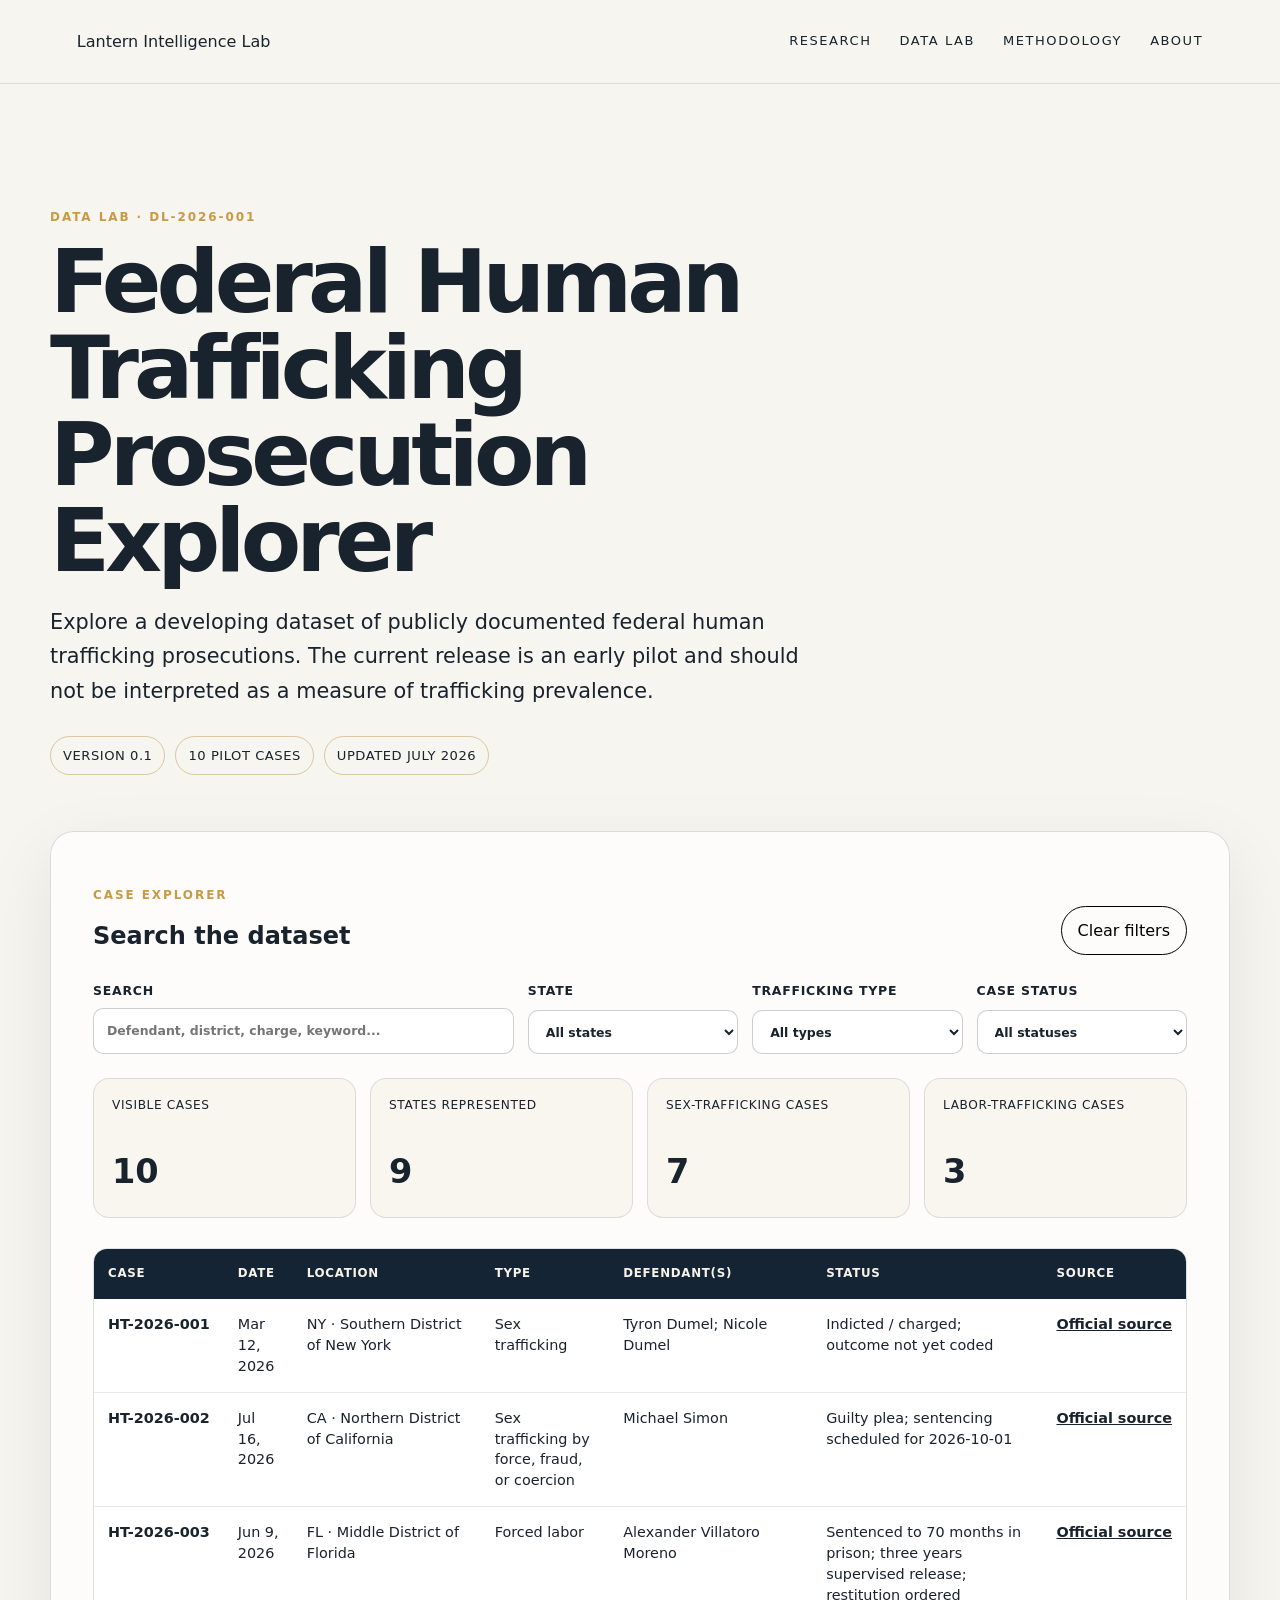
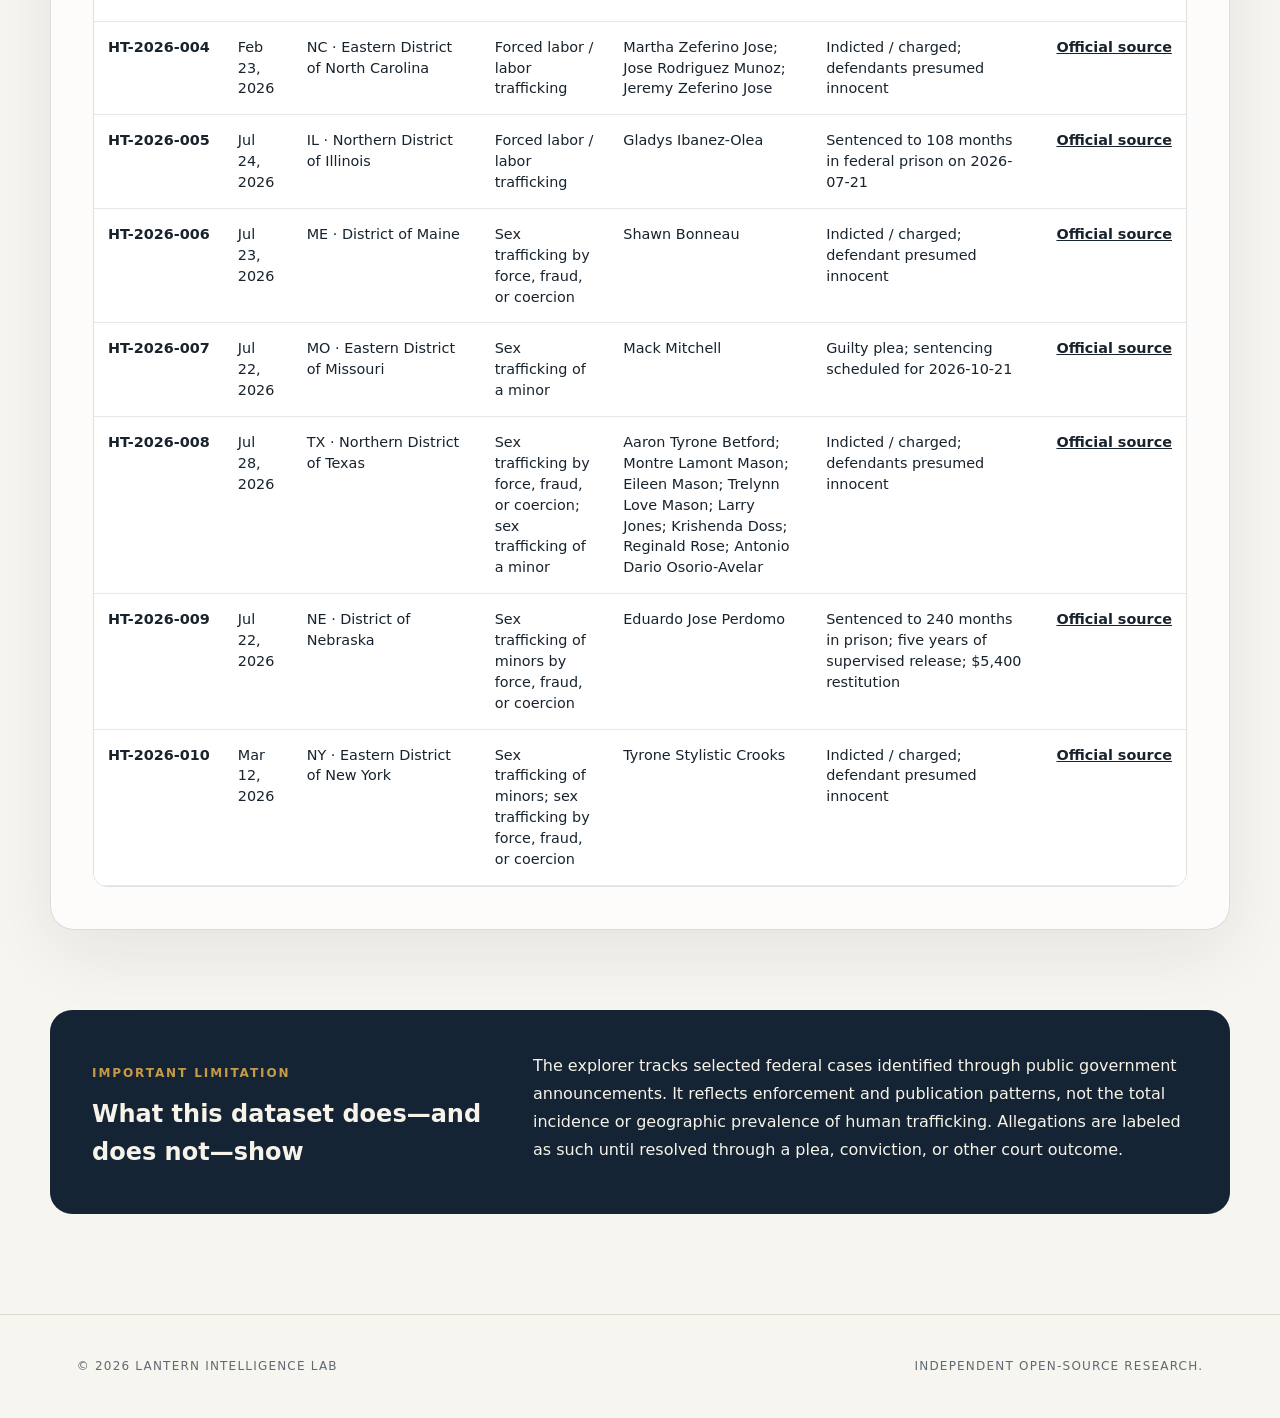
==== dashboard.html @ 6907f710 "Add prosecution explorer dashboard" ====
<!DOCTYPE html>
<html lang="en">
<head>
  <meta charset="UTF-8" />
  <meta name="viewport" content="width=device-width, initial-scale=1.0" />
  <meta name="description" content="Explore publicly documented federal human trafficking prosecutions collected by Lantern Intelligence Lab." />
  <title>Federal Human Trafficking Prosecution Explorer | Lantern Intelligence Lab</title>
  <link rel="stylesheet" href="styles.css" />
  <link rel="stylesheet" href="dashboard.css" />
</head>
<body>
  <header class="site-header">
    <a class="brand" href="index.html">Lantern Intelligence Lab</a>
    <nav aria-label="Primary navigation">
      <a href="index.html#research">Research</a>
      <a href="dashboard.html" aria-current="page">Data Lab</a>
      <a href="index.html#methods">Methodology</a>
      <a href="index.html#about">About</a>
    </nav>
  </header>

  <main>
    <section class="dashboard-hero">
      <p class="eyebrow">Data Lab · DL-2026-001</p>
      <h1>Federal Human Trafficking Prosecution Explorer</h1>
      <p class="dashboard-intro">Explore a developing dataset of publicly documented federal human trafficking prosecutions. The current release is an early pilot and should not be interpreted as a measure of trafficking prevalence.</p>
      <div class="release-meta">
        <span>Version 0.1</span>
        <span>10 pilot cases</span>
        <span>Updated July 2026</span>
      </div>
    </section>

    <section class="dashboard-shell" aria-labelledby="explorer-title">
      <div class="dashboard-heading">
        <div>
          <p class="eyebrow">Case explorer</p>
          <h2 id="explorer-title">Search the dataset</h2>
        </div>
        <button id="clear-filters" class="secondary-button" type="button">Clear filters</button>
      </div>

      <div class="filters" aria-label="Dataset filters">
        <label>Search<input id="search-filter" type="search" placeholder="Defendant, district, charge, keyword..." /></label>
        <label>State<select id="state-filter"><option value="">All states</option></select></label>
        <label>Trafficking type<select id="type-filter"><option value="">All types</option></select></label>
        <label>Case status<select id="status-filter"><option value="">All statuses</option></select></label>
      </div>

      <div class="summary-grid" aria-label="Dataset summary">
        <article class="metric-card"><span class="metric-label">Visible cases</span><strong id="visible-count">0</strong></article>
        <article class="metric-card"><span class="metric-label">States represented</span><strong id="state-count">0</strong></article>
        <article class="metric-card"><span class="metric-label">Sex-trafficking cases</span><strong id="sex-count">0</strong></article>
        <article class="metric-card"><span class="metric-label">Labor-trafficking cases</span><strong id="labor-count">0</strong></article>
      </div>

      <p id="loading-message" class="data-message">Loading dataset…</p>
      <p id="error-message" class="data-message error-message" hidden></p>

      <div class="table-wrapper">
        <table id="cases-table">
          <thead><tr><th>Case</th><th>Date</th><th>Location</th><th>Type</th><th>Defendant(s)</th><th>Status</th><th>Source</th></tr></thead>
          <tbody id="cases-body"></tbody>
        </table>
      </div>
      <p id="empty-message" class="data-message" hidden>No cases match the selected filters.</p>
    </section>

    <section class="methodology-note">
      <div><p class="eyebrow">Important limitation</p><h2>What this dataset does—and does not—show</h2></div>
      <p>The explorer tracks selected federal cases identified through public government announcements. It reflects enforcement and publication patterns, not the total incidence or geographic prevalence of human trafficking. Allegations are labeled as such until resolved through a plea, conviction, or other court outcome.</p>
    </section>
  </main>

  <footer><p>© 2026 Lantern Intelligence Lab</p><p>Independent open-source research.</p></footer>
  <script src="dashboard.js"></script>
</body>
</html>
---- styles.css ----
:root {
  --navy: #102335;
  --navy-2: #162f46;
  --ink: #18232d;
  --muted: #5f6a73;
  --gold: #c99a45;
  --gold-soft: #f1d69c;
  --paper: #f7f5ef;
  --white: #fffefa;
  --line: #ddd8cc;
}
* { box-sizing: border-box; }
html { scroll-behavior: smooth; }
body { margin: 0; background: var(--paper); color: var(--ink); font-family: Inter, system-ui, sans-serif; line-height: 1.6; }
a { color: inherit; }
.site-header { height: 84px; padding: 0 6vw; display: flex; align-items: center; justify-content: space-between; border-bottom: 1px solid rgba(16,35,53,.12); position: sticky; top: 0; z-index: 10; background: rgba(247,245,239,.92); backdrop-filter: blur(14px); }
.brand { text-decoration: none; display: flex; gap: 13px; align-items: center; }
.brand-text { display: flex; flex-direction: column; line-height: 1; }
.brand-text strong { font-family: "Libre Caslon Display", Georgia, serif; font-size: 24px; font-weight: 400; letter-spacing: .05em; text-transform: uppercase; }
.brand-text small { margin-top: 7px; text-transform: uppercase; letter-spacing: .22em; font-size: 9px; }
nav { display: flex; gap: 28px; }
nav a { text-decoration: none; font-size: 13px; text-transform: uppercase; letter-spacing: .12em; }
.mark { width: 30px; height: 36px; position: relative; display: inline-block; }
.mark-roof { position: absolute; top: 1px; left: 8px; border-left: 7px solid transparent; border-right: 7px solid transparent; border-bottom: 8px solid var(--navy); }
.mark-left, .mark-right { position: absolute; top: 12px; width: 9px; height: 19px; background: var(--navy); }
.mark-left { left: 3px; transform: skewY(10deg); }
.mark-right { right: 3px; transform: skewY(-10deg); }
.mark-light { position: absolute; left: 12px; top: 13px; width: 6px; height: 25px; background: linear-gradient(var(--gold-soft), var(--gold)); clip-path: polygon(50% 0, 100% 68%, 100% 100%, 0 100%, 0 68%); filter: drop-shadow(0 8px 8px rgba(201,154,69,.35)); }
.hero { min-height: 650px; padding: 120px 10vw 90px; position: relative; overflow: hidden; }
.hero h1, .section h2 { font-family: "Libre Caslon Display", Georgia, serif; font-weight: 400; line-height: 1.04; }
.hero h1 { max-width: 860px; margin: 18px 0 24px; font-size: clamp(54px, 8vw, 112px); letter-spacing: -.025em; }
.hero-copy { max-width: 760px; font-size: 19px; color: var(--muted); }
.eyebrow, .label { color: var(--gold); text-transform: uppercase; letter-spacing: .16em; font-size: 12px; font-weight: 600; }
.actions { display: flex; gap: 12px; margin-top: 38px; flex-wrap: wrap; }
.button { text-decoration: none; padding: 13px 18px; border: 1px solid var(--navy); font-size: 13px; font-weight: 600; }
.primary { background: var(--navy); color: white; }
.secondary { background: transparent; }
.beam { position: absolute; right: -10vw; bottom: -210px; width: 65vw; height: 560px; background: linear-gradient(130deg, transparent 17%, rgba(201,154,69,.10), transparent 72%); transform: rotate(-10deg); pointer-events: none; }
.principles { margin: 0 6vw; padding: 38px 4vw; border-top: 1px solid var(--line); border-bottom: 1px solid var(--line); display: grid; grid-template-columns: repeat(3,1fr); gap: 44px; }
.principles span { color: var(--gold); font-size: 12px; }
.principles h2 { font-family: "Libre Caslon Display", Georgia, serif; font-weight: 400; margin: 6px 0; }
.principles p { color: var(--muted); margin: 0; font-size: 14px; }
.section { padding: 110px 10vw; }
.section-heading { max-width: 720px; margin-bottom: 45px; }
.section h2 { font-size: clamp(42px, 5vw, 72px); margin: 12px 0 18px; }
.section-heading > p:last-child { color: var(--muted); font-size: 17px; }
.cards { display: grid; grid-template-columns: 1.35fr 1fr 1fr; gap: 18px; }
.card { min-height: 320px; padding: 30px; border: 1px solid var(--line); background: rgba(255,254,250,.54); display: flex; flex-direction: column; }
.card.featured { background: var(--white); }
.card h3 { font-family: "Libre Caslon Display", Georgia, serif; font-size: 30px; line-height: 1.15; font-weight: 400; margin: 22px 0 18px; }
.card p { color: var(--muted); }
.status { margin-top: auto; font-size: 12px; text-transform: uppercase; letter-spacing: .13em; border-top: 1px solid var(--line); padding-top: 18px; }
.dark { background: var(--navy); color: var(--white); }
.dark .eyebrow { color: var(--gold-soft); }
.method-grid { display: grid; grid-template-columns: 1.2fr 1fr; gap: 70px; font-size: 18px; }
.method-grid p { color: #d6dee4; margin-top: 0; }
.method-grid ul { list-style: none; margin: 0; padding: 0; }
.method-grid li { padding: 14px 0; border-bottom: 1px solid rgba(255,255,255,.15); }
.about { display: grid; grid-template-columns: 1fr 1fr; gap: 80px; align-items: end; }
.about > p { color: var(--muted); font-size: 18px; }
footer { padding: 30px 6vw; border-top: 1px solid var(--line); display: flex; justify-content: space-between; color: var(--muted); font-size: 12px; text-transform: uppercase; letter-spacing: .1em; }
@media (max-width: 800px) {
  nav { display: none; }
  .site-header { padding: 0 5vw; }
  .hero { padding: 95px 7vw 75px; min-height: auto; }
  .principles, .cards, .method-grid, .about { grid-template-columns: 1fr; }
  .principles { margin: 0; padding: 36px 7vw; }
  .section { padding: 80px 7vw; }
  footer { gap: 15px; flex-direction: column; }
}
---- dashboard.css ----
.dashboard-hero,.dashboard-shell,.methodology-note{width:min(1180px,calc(100% - 40px));margin-inline:auto}.dashboard-hero{padding:112px 0 56px}.dashboard-hero h1{max-width:900px;margin:10px 0 20px;font-size:clamp(2.6rem,7vw,5.5rem);line-height:.98;letter-spacing:-.055em}.dashboard-intro{max-width:760px;font-size:clamp(1.05rem,2vw,1.3rem);line-height:1.65}.release-meta{display:flex;flex-wrap:wrap;gap:10px;margin-top:28px}.release-meta span{border:1px solid rgba(184,142,63,.45);border-radius:999px;padding:8px 12px;font-size:.82rem;letter-spacing:.04em;text-transform:uppercase}.dashboard-shell{margin-bottom:80px;border:1px solid rgba(20,36,52,.15);border-radius:24px;padding:clamp(22px,4vw,42px);background:rgba(255,255,255,.72);box-shadow:0 22px 70px rgba(13,28,42,.08)}.dashboard-heading{display:flex;align-items:end;justify-content:space-between;gap:24px;margin-bottom:26px}.dashboard-heading h2{margin:6px 0 0}.secondary-button{border:1px solid currentColor;border-radius:999px;background:transparent;padding:11px 16px;font:inherit;cursor:pointer}.filters{display:grid;grid-template-columns:minmax(220px,2fr) repeat(3,minmax(150px,1fr));gap:14px}.filters label{display:grid;gap:7px;font-size:.78rem;font-weight:700;letter-spacing:.06em;text-transform:uppercase}.filters input,.filters select{width:100%;border:1px solid rgba(20,36,52,.22);border-radius:10px;background:#fff;padding:12px 13px;font:inherit;color:inherit}.summary-grid{display:grid;grid-template-columns:repeat(4,1fr);gap:14px;margin:24px 0 30px}.metric-card{border:1px solid rgba(20,36,52,.12);border-radius:16px;padding:18px;background:rgba(247,244,236,.72)}.metric-label{display:block;min-height:38px;font-size:.76rem;line-height:1.35;letter-spacing:.05em;text-transform:uppercase}.metric-card strong{display:block;margin-top:10px;font-size:2.1rem}.table-wrapper{overflow-x:auto;border:1px solid rgba(20,36,52,.13);border-radius:14px}#cases-table{width:100%;min-width:980px;border-collapse:collapse;background:#fff}#cases-table th,#cases-table td{padding:15px 14px;text-align:left;vertical-align:top;border-bottom:1px solid rgba(20,36,52,.1)}#cases-table th{background:#142434;color:#f7f3e8;font-size:.74rem;letter-spacing:.06em;text-transform:uppercase}#cases-table td{font-size:.9rem;line-height:1.45}#cases-table tbody tr:hover{background:rgba(184,142,63,.07)}.case-id{font-weight:750;white-space:nowrap}.case-location{min-width:180px}.status-text{min-width:200px}.source-link{font-weight:700;white-space:nowrap}.data-message{margin:24px 0 0}.error-message{color:#9d2424}.methodology-note{display:grid;grid-template-columns:.75fr 1.25fr;gap:48px;margin-bottom:100px;padding:42px;border-radius:22px;background:#142434;color:#f7f3e8}.methodology-note h2{margin:8px 0 0}.methodology-note p:last-child{margin:0;line-height:1.75}@media(max-width:900px){.filters,.summary-grid{grid-template-columns:repeat(2,1fr)}.methodology-note{grid-template-columns:1fr;gap:20px}}@media(max-width:620px){.dashboard-hero,.dashboard-shell,.methodology-note{width:min(100% - 24px,1180px)}.dashboard-hero{padding-top:84px}.dashboard-heading{align-items:start;flex-direction:column}.filters,.summary-grid{grid-template-columns:1fr}.methodology-note{padding:28px 22px}}
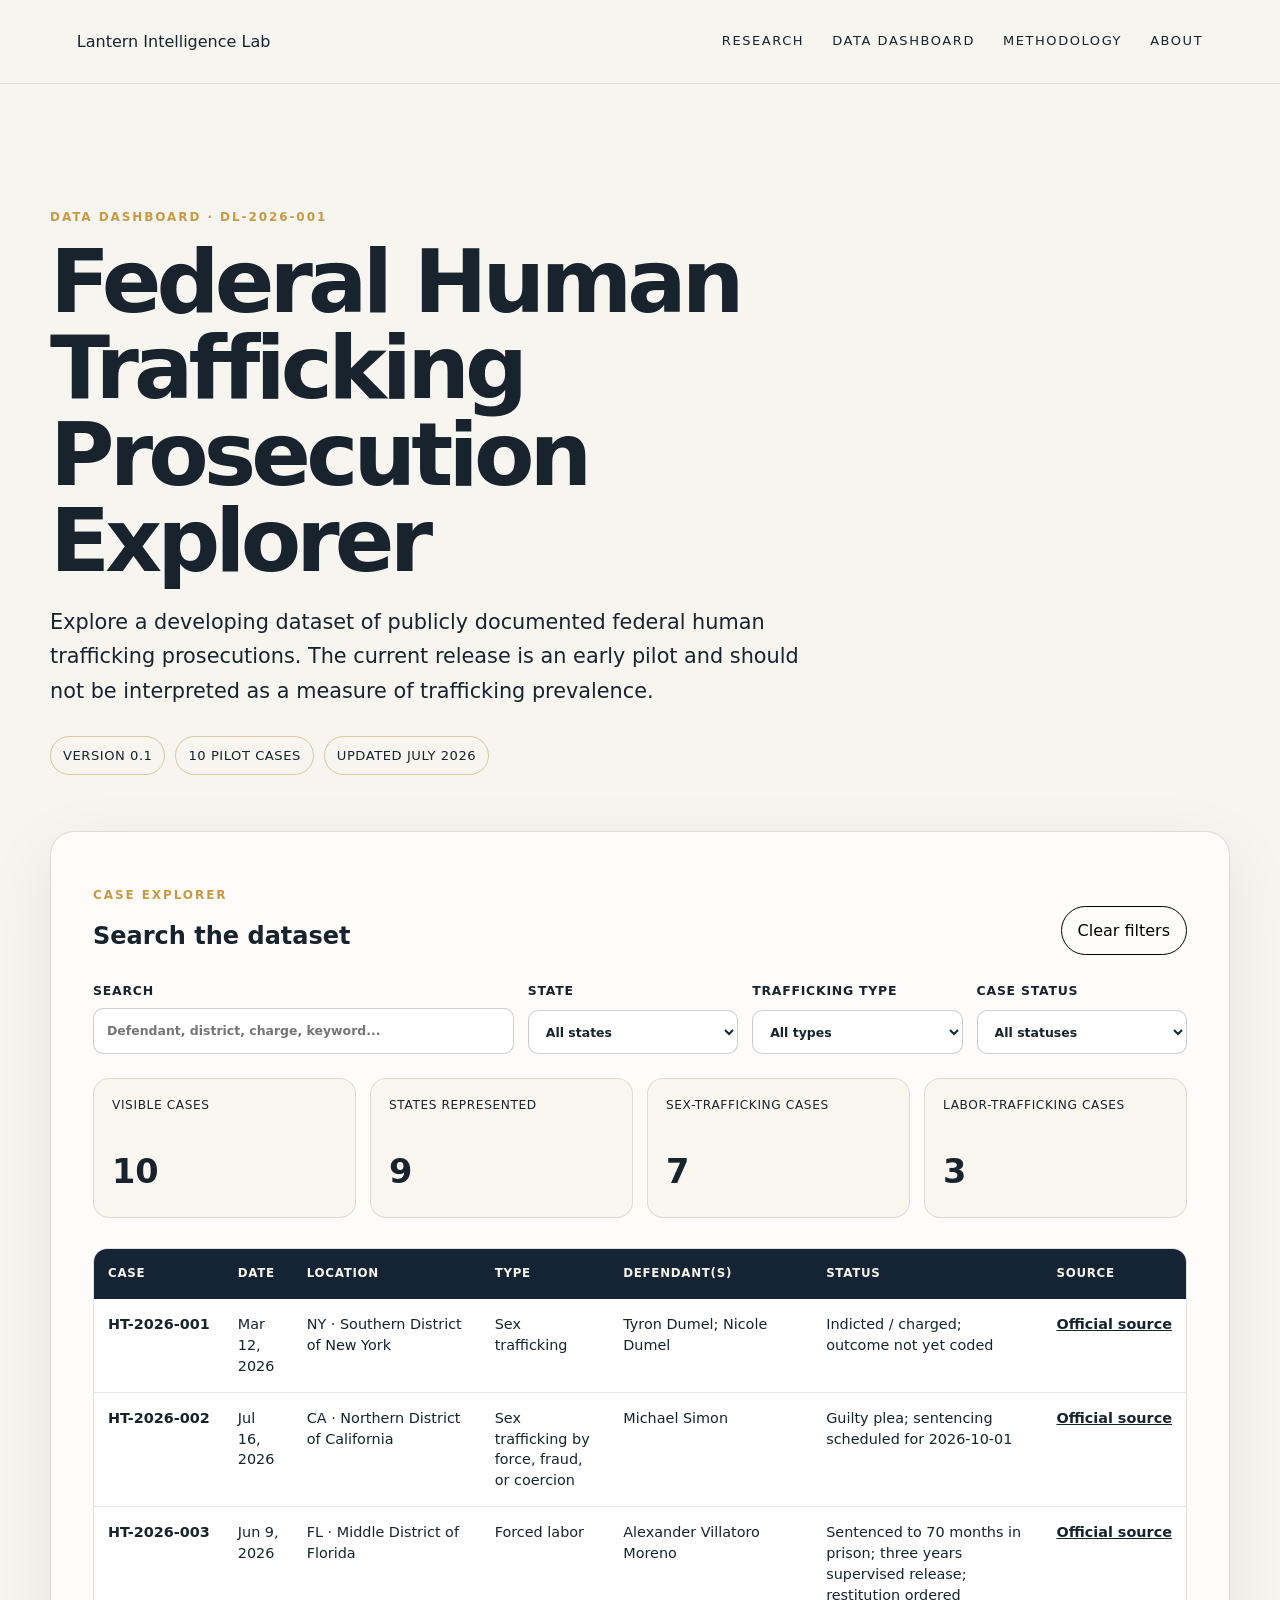
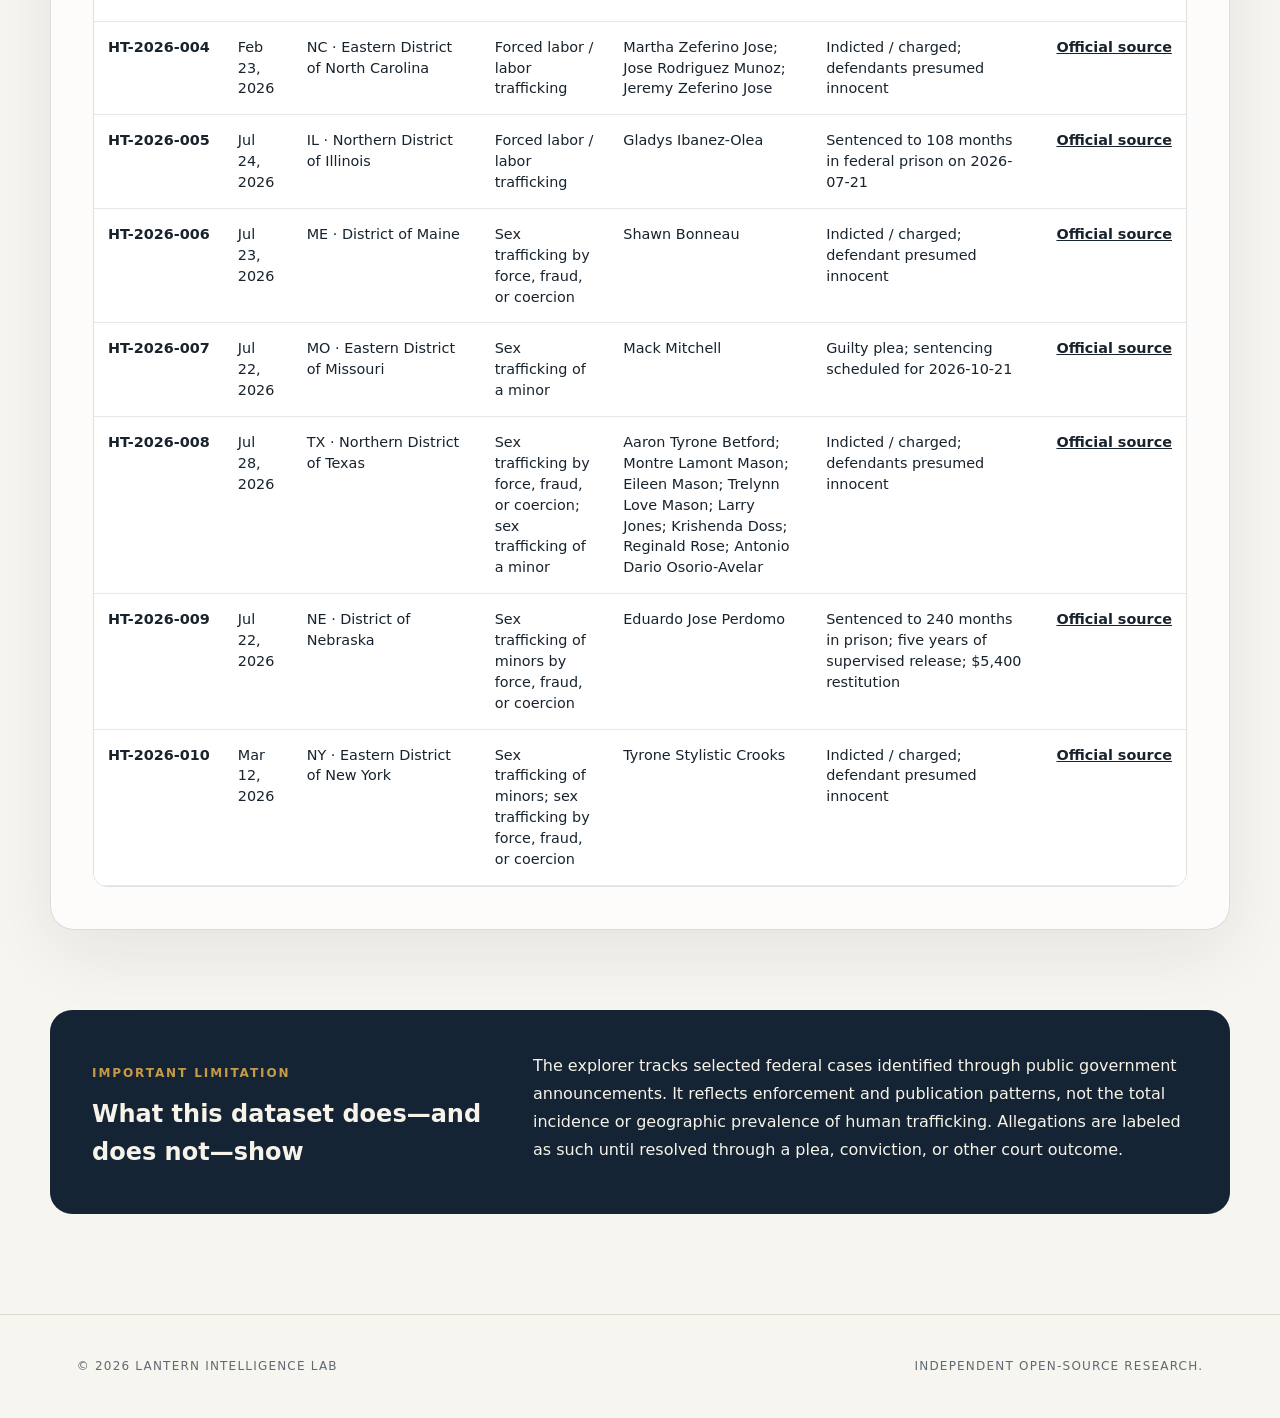
==== commit 7c6b6b9a: "Add methodology and data notes page" ====
--- a/dashboard.html
+++ b/dashboard.html
@@ -13,15 +13,15 @@
     <a class="brand" href="index.html">Lantern Intelligence Lab</a>
     <nav aria-label="Primary navigation">
       <a href="index.html#research">Research</a>
-      <a href="dashboard.html" aria-current="page">Data Lab</a>
-      <a href="index.html#methods">Methodology</a>
+      <a href="dashboard.html" aria-current="page">Data Dashboard</a>
+      <a href="methodology.html">Methodology</a>
       <a href="index.html#about">About</a>
     </nav>
   </header>
 
   <main>
     <section class="dashboard-hero">
-      <p class="eyebrow">Data Lab · DL-2026-001</p>
+      <p class="eyebrow">Data Dashboard · DL-2026-001</p>
       <h1>Federal Human Trafficking Prosecution Explorer</h1>
       <p class="dashboard-intro">Explore a developing dataset of publicly documented federal human trafficking prosecutions. The current release is an early pilot and should not be interpreted as a measure of trafficking prevalence.</p>
       <div class="release-meta">
--- a/styles.css
+++ b/styles.css
@@ -68,3 +68,23 @@
   .section { padding: 80px 7vw; }
   footer { gap: 15px; flex-direction: column; }
 }
+.card-link {
+  display: block;
+  color: inherit;
+  text-decoration: none;
+  transition:
+    transform 180ms ease,
+    box-shadow 180ms ease,
+    border-color 180ms ease;
+}
+
+.card-link:hover {
+  transform: translateY(-4px);
+  border-color: rgba(184, 142, 63, 0.65);
+  box-shadow: 0 18px 45px rgba(20, 36, 52, 0.12);
+}
+
+.card-link:focus-visible {
+  outline: 3px solid rgba(184, 142, 63, 0.55);
+  outline-offset: 4px;
+}
